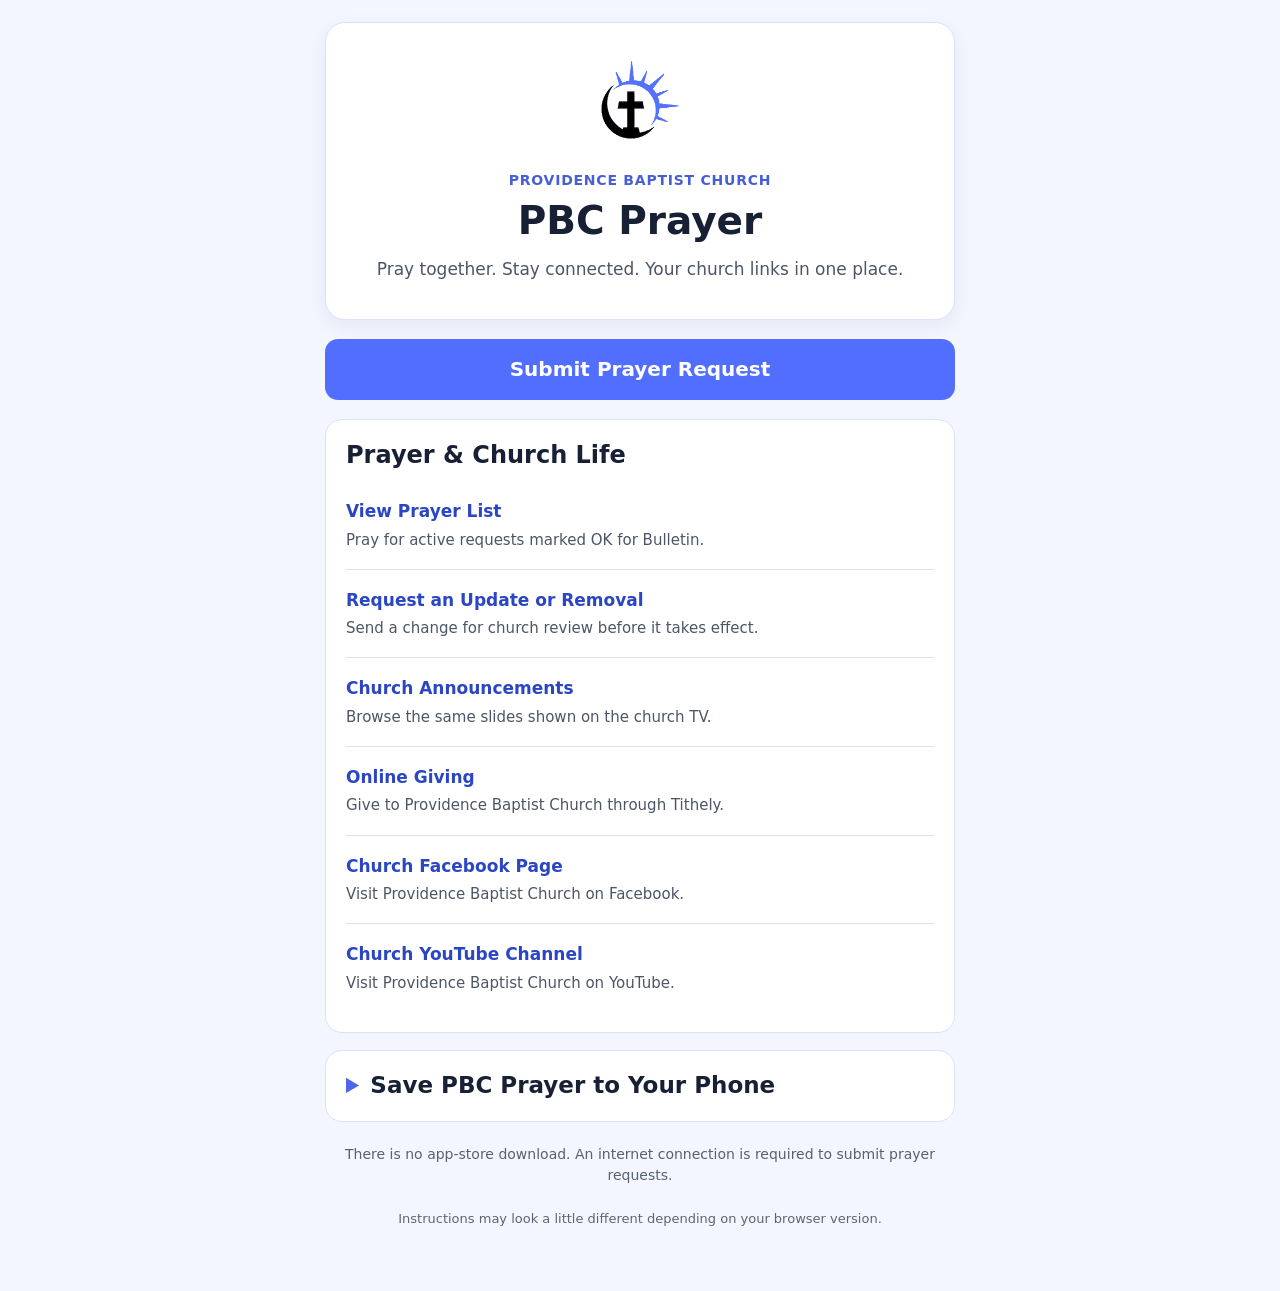
==== prayer-app/index.html @ 468990be "Capitalize Prayer & Church Life heading" ====
<!doctype html>
<html lang="en">
<head>
  <meta charset="utf-8">
  <meta name="viewport" content="width=device-width,initial-scale=1">
  <meta name="theme-color" content="#526eff">
  <meta name="apple-mobile-web-app-capable" content="yes">
  <meta name="apple-mobile-web-app-title" content="PBC Prayer">
  <meta name="description" content="Prayer requests, bulletin-permitted prayers, and announcements for Providence Baptist Church.">
  <link rel="apple-touch-icon" href="icon-192.png">
  <link rel="icon" type="image/png" href="icon-192.png">
  <link rel="manifest" href="manifest.webmanifest">
  <title>PBC Prayer | Providence Baptist Church</title>
  <style>
    :root{color-scheme:light}
    *{box-sizing:border-box}
    body{font:17px/1.55 system-ui,-apple-system,"Segoe UI",sans-serif;background:#f3f6ff;color:#172035;margin:0}
    main{max-width:660px;margin:22px auto;padding:0 15px 40px}
    header{text-align:center;background:#fff;border:1px solid #dbe3fb;border-radius:20px;padding:24px 18px;box-shadow:0 6px 18px #202c6012}
    img.logo{width:106px;height:106px;object-fit:contain;border-radius:23px}
    .brand{color:#475fd5;font-size:14px;font-weight:750;letter-spacing:.055em;margin:10px 0 0}
    h1{font-size:clamp(30px,8vw,39px);line-height:1.15;margin:7px 0 12px}
    h2{font-size:24px;line-height:1.25;margin:0 0 11px}
    h3{font-size:20px;line-height:1.35;margin:0}
    p{margin:8px 0 13px}
    a{color:#2b46c4}
    a:focus-visible,button:focus-visible,summary:focus-visible{outline:3px solid #233bb5;outline-offset:3px}
    .muted{color:#4d5666}
    .small{font-size:14px;color:#57616f}
    .action{display:block;text-align:center;text-decoration:none;color:#fff;background:#526eff;font-size:20px;font-weight:750;border-radius:13px;padding:15px 12px;margin:19px 0}
    .action:hover{background:#4055dc}
    .card{background:#fff;border:1px solid #dbe3fb;border-radius:17px;padding:20px;margin-top:17px}
    .switch{display:flex;gap:9px;margin:16px 0 19px}
    .switch button{flex:1;border-radius:11px;border:2px solid #526eff;padding:12px 8px;background:#fff;color:#2940bb;font:inherit;font-weight:750;min-height:51px}
    .switch button[aria-pressed="true"]{background:#526eff;color:#fff}
    [hidden]{display:none!important}
    .browser{border:1px solid #dce3f4;border-radius:13px;background:#fff;margin:11px 0;overflow:hidden}
    .browser[open]{border-color:#aabafa;background:#fafbff}
    .browser summary{font-size:19px;font-weight:730;padding:15px 16px;cursor:pointer;list-style-position:inside}
    .browser summary::marker{color:#4c65e9}
    .browser .inner{padding:0 17px 16px}
    ol{padding-left:27px;margin:8px 0 10px}
    li{padding:5px 0}
    .hint{background:#eef2ff;border-left:4px solid #526eff;border-radius:10px;padding:13px 14px;margin:16px 0 7px}
    .tip{background:#f6f8ff;border-radius:10px;padding:12px 14px}
    .hub-link{display:block;padding:17px 0;text-decoration:none;font-weight:750;border-bottom:1px solid #dbe3fb}.hub-link:last-child{border-bottom:0}.hub-link span{display:block;font-size:15px;font-weight:400;color:#4d5666;margin-top:4px}
    #instructions>summary{font-size:23px;font-weight:750;line-height:1.3;cursor:pointer;list-style-position:inside}
    #instructions>summary::marker{color:#4c65e9}
    .install-instructions{padding-top:16px}
    .footer{text-align:center;margin:22px auto 0}
    .source{font-size:13px;color:#5c6573}
    @media(max-width:420px){.card{padding:17px 14px}.browser summary{padding:13px 11px}header{padding:20px 15px}}
  </style>
</head>
<body>
<main>
  <header>
    <img class="logo" src="icon-192.png" alt="Providence Baptist Church cross and sunrise logo">
    <div class="brand">PROVIDENCE BAPTIST CHURCH</div>
    <h1>PBC Prayer</h1>
    <p class="muted" id="description">Pray together. Stay connected. Your church links in one place.</p>
  </header>

  <a class="action" id="open" target="_blank" rel="noopener noreferrer external" href="https://pbcgodsglory.github.io/church-display/prayer-form/">Submit Prayer Request</a>

  <nav class="card" aria-label="Church links">
    <h2>Prayer &amp; Church Life</h2>
    <a class="hub-link" target="_blank" rel="noopener noreferrer" href="./prayers/">View Prayer List<span>Pray for active requests marked OK for Bulletin.</span></a>
    <a class="hub-link" target="_blank" rel="noopener noreferrer" href="./prayers/#changes">Request an Update or Removal<span>Send a change for church review before it takes effect.</span></a>
    <a class="hub-link" target="_blank" rel="noopener noreferrer" href="https://docs.google.com/presentation/d/e/2PACX-1vQDMOCd19wMk0mzklb9YwSEBaHw7HYF9wQUN68cnBF-No0XfExwFWu7cy1wzdyK9NCirwODq15k0P_T/pub?start=false&amp;loop=false&amp;delayms=10000">Church Announcements<span>Browse the same slides shown on the church TV.</span></a>
    <a class="hub-link" target="_blank" rel="noopener noreferrer" href="https://give.tithe.ly/?formId=7d48fc66-fb18-4748-8da8-1997ae2c2565&amp;usedQrCode=true">Online Giving<span>Give to Providence Baptist Church through Tithely.</span></a>
    <a class="hub-link" target="_blank" rel="noopener noreferrer" href="https://www.facebook.com/gardnerp5362">Church Facebook Page<span>Visit Providence Baptist Church on Facebook.</span></a>
    <a class="hub-link" target="_blank" rel="noopener noreferrer" href="https://www.youtube.com/@ProvidenceBaptistPBC">Church YouTube Channel<span>Visit Providence Baptist Church on YouTube.</span></a>
  </nav>

  <details class="card" id="instructions">
    <summary id="heading-instructions">Save PBC Prayer to Your Phone</summary>
    <div class="install-instructions">
    <p class="muted">Select your phone, then find the browser you're using. These instructions save the <strong>PBC Prayer</strong> logo to your home screen.</p>
    <div class="switch" role="group" aria-label="Choose your phone">
      <button type="button" id="choose-ios" data-phone="ios" aria-pressed="true" aria-controls="ios">iPhone / iPad</button>
      <button type="button" id="choose-android" data-phone="android" aria-pressed="false" aria-controls="android">Android</button>
    </div>

    <div id="android" hidden>
      <p><strong>Which browser are you using?</strong> Tap a browser name to see its steps.</p>

      <details class="browser" open>
        <summary>Samsung Internet</summary>
        <div class="inner">
          <ol>
            <li>Open this PBC Prayer page in <strong>Samsung Internet</strong> (the purple planet icon).</li>
            <li>Tap the <strong>menu ☰</strong>, usually at the bottom right.</li>
            <li>Choose <strong>Add page to</strong>.</li>
            <li>Tap <strong>Home screen</strong>.</li>
            <li>Tap <strong>Add</strong>, then confirm if asked.</li>
          </ol>
          <p class="small">If your version shows a <strong>+</strong> button in the address bar, you can tap it and choose Home screen instead.</p>
        </div>
      </details>

      <details class="browser">
        <summary>Google Chrome</summary>
        <div class="inner">
          <ol>
            <li>Open this PBC Prayer page in <strong>Chrome</strong>.</li>
            <li>Tap the <strong>three dots ⋮</strong> near the address bar.</li>
            <li>Tap <strong>Add to Home screen</strong>, <strong>Install app</strong>, or <strong>Install</strong> (the label varies).</li>
            <li>Confirm with <strong>Add</strong> or <strong>Install</strong>.</li>
          </ol>
          <p class="small">The prayer request form now opens on Providence’s website, avoiding the previous Google account sign-in issue.</p>
        </div>
      </details>

      <details class="browser">
        <summary>Mozilla Firefox</summary>
        <div class="inner">
          <ol>
            <li>Open this PBC Prayer page in <strong>Firefox</strong>.</li>
            <li>Tap the <strong>three dots ⋮</strong> by the address bar.</li>
            <li>Choose <strong>Add to Home Screen</strong> or <strong>Install</strong>.</li>
            <li>If asked, name the shortcut <strong>PBC Prayer</strong> and tap <strong>Add</strong>. Confirm again if prompted.</li>
          </ol>
          <p class="small">Make sure you select <em>Add to Home Screen</em> (your phone), not <em>Add to shortcuts</em> (the Firefox start page).</p>
        </div>
      </details>

      <details class="browser">
        <summary>Brave Browser</summary>
        <div class="inner">
          <ol>
            <li>Open this PBC Prayer page in <strong>Brave</strong>.</li>
            <li>Tap the <strong>three dots ⋮</strong> to open the menu.</li>
            <li>Choose <strong>Add to Home screen</strong> or <strong>Install app</strong>.</li>
            <li>Tap <strong>Add</strong> or <strong>Install</strong> to confirm.</li>
          </ol>
          <p class="small">Depending on Brave's version, you may be offered either a website shortcut or an installed web app. Both provide home-screen access. If Brave says <strong>“This app cannot be installed”</strong>, close the message, reload this page, and try <strong>Add to Home screen</strong> again. If it still fails, open this page in <strong>Samsung Internet</strong> and use its Home screen option instead.</p>
        </div>
      </details>

      <details class="browser">
        <summary>Microsoft Edge</summary>
        <div class="inner">
          <ol>
            <li>Open this PBC Prayer page in <strong>Edge</strong>.</li>
            <li>Tap the <strong>three dots …</strong> menu, often at the bottom.</li>
            <li>Look for <strong>Add to phone</strong>. You may need to swipe across the menu options.</li>
            <li>Tap <strong>Add to phone</strong> or <strong>Install</strong>, then confirm.</li>
          </ol>
          <p class="small">Some Edge versions call this <em>Add to Home screen</em>.</p>
        </div>
      </details>

      <details class="browser">
        <summary>Opera / Other Android Browsers</summary>
        <div class="inner">
          <ol>
            <li>Open this PBC Prayer page in your preferred browser.</li>
            <li>Open the browser <strong>menu</strong> or its <strong>+</strong> button near the address bar.</li>
            <li>Look for <strong>Add to Home screen</strong>, <strong>Add to…</strong>, or <strong>Install</strong>.</li>
            <li>Choose <strong>Home screen</strong>, then confirm with <strong>Add</strong> or <strong>Install</strong>.</li>
          </ol>
          <p class="small">Menu names vary by browser. If you cannot find a home-screen option, copy this page's link and open it in Samsung Internet, Chrome, or Firefox.</p>
        </div>
      </details>
    </div>

    <div id="ios">
      <details class="browser" open>
        <summary>Safari (recommended)</summary>
        <div class="inner">
          <ol>
            <li>Open this PBC Prayer page in <strong>Safari</strong>.</li>
            <li>Tap <strong>Share</strong> (the square with the upward arrow). On some versions, first tap the page menu.</li>
            <li>Scroll and tap <strong>Add to Home Screen</strong>.</li>
            <li>If shown, leave <strong>Open as Web App</strong> enabled.</li>
            <li>Keep the name <strong>PBC Prayer</strong> and tap <strong>Add</strong>.</li>
          </ol>
          <p class="small">If Add to Home Screen is missing, scroll to the bottom of the Share sheet, tap <strong>Edit Actions</strong>, and add it.</p>
        </div>
      </details>

      <details class="browser">
        <summary>Chrome, Firefox, Brave, Edge, or another iPhone browser</summary>
        <div class="inner">
          <ol>
            <li>On this page, open your browser's <strong>Share</strong> menu and choose <strong>Copy Link</strong>, or copy the address from the address bar.</li>
            <li>Open <strong>Safari</strong> on your iPhone or iPad.</li>
            <li>Paste the copied link into Safari's address bar and open it.</li>
            <li>Tap Safari's <strong>Share</strong> button, then <strong>Add to Home Screen</strong>.</li>
            <li>Name it <strong>PBC Prayer</strong> and tap <strong>Add</strong>.</li>
          </ol>
          <p class="small">Safari offers the most consistent home-screen setup across iPhone and iPad versions.</p>
        </div>
      </details>
    </div>

    <p class="hint">After adding it, look for the <strong>PBC Prayer</strong> icon with the Providence church logo. Tap it, then press <strong>Submit Prayer Request</strong> to submit a prayer request, or choose another church link.</p>
    <p class="tip"><strong>Having trouble?</strong> Open the prayer form using another browser. If the form does not open, check your internet connection, refresh the page, or contact the church for help.</p>
    </div>
  </details>

  <p class="footer small">There is no app-store download. An internet connection is required to submit prayer requests.</p>
  <p class="footer source">Instructions may look a little different depending on your browser version.</p>
</main>
<script>
(function(){
  var ios=document.getElementById('ios'),android=document.getElementById('android');
  var buttons=document.querySelectorAll('[data-phone]');
  function choose(v){
    ios.hidden=(v!=='ios');
    android.hidden=(v!=='android');
    buttons.forEach(function(b){b.setAttribute('aria-pressed',String(b.getAttribute('data-phone')===v))});
  }
  buttons.forEach(function(b){b.addEventListener('click',function(){choose(b.getAttribute('data-phone'))})});
  if(/Android/i.test(navigator.userAgent))choose('android');
  var installed=(window.matchMedia&&window.matchMedia('(display-mode:standalone)').matches)||navigator.standalone===true;
  if(installed){
    document.getElementById('instructions').hidden=true;
    document.getElementById('description').textContent='Prayer requests, church updates, and announcements—always close at hand.';
  }
  if('serviceWorker' in navigator){
    window.addEventListener('load',function(){navigator.serviceWorker.register('./sw.js').catch(function(){})});
  }
})();
</script>
</body>
</html>
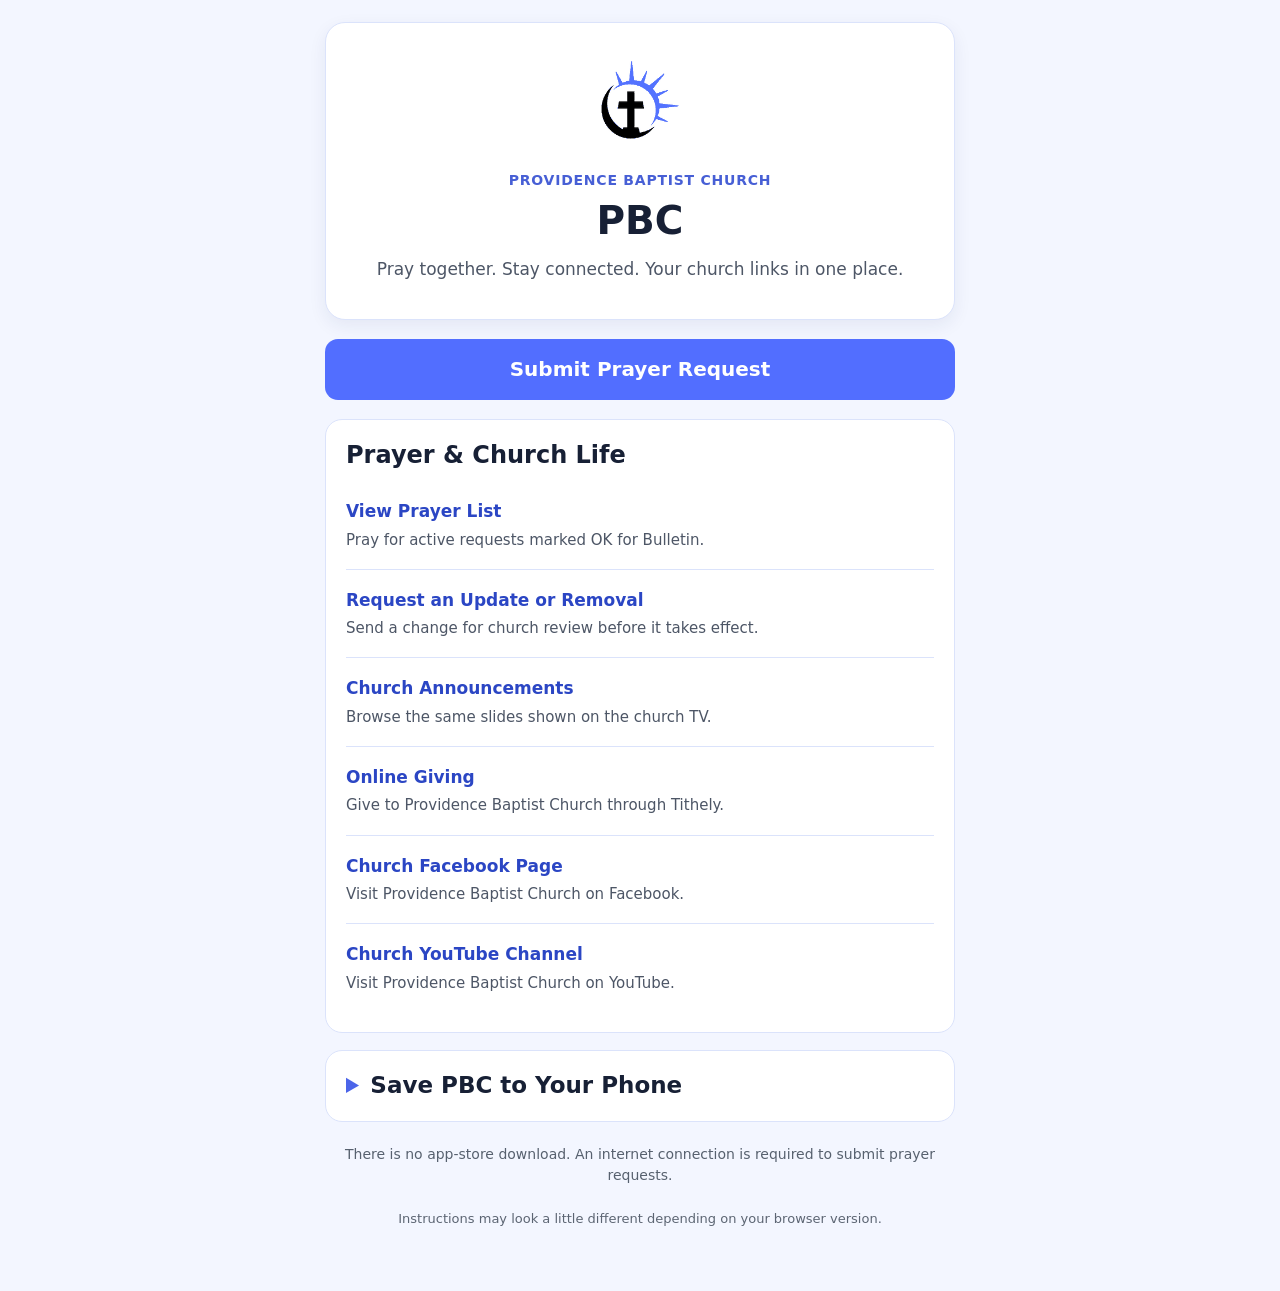
==== commit 7ecfcff5: "Rename the home-screen app from PBC Prayer to PBC" ====
--- a/prayer-app/index.html
+++ b/prayer-app/index.html
@@ -5,12 +5,12 @@
   <meta name="viewport" content="width=device-width,initial-scale=1">
   <meta name="theme-color" content="#526eff">
   <meta name="apple-mobile-web-app-capable" content="yes">
-  <meta name="apple-mobile-web-app-title" content="PBC Prayer">
+  <meta name="apple-mobile-web-app-title" content="PBC">
   <meta name="description" content="Prayer requests, bulletin-permitted prayers, and announcements for Providence Baptist Church.">
   <link rel="apple-touch-icon" href="icon-192.png">
   <link rel="icon" type="image/png" href="icon-192.png">
   <link rel="manifest" href="manifest.webmanifest">
-  <title>PBC Prayer | Providence Baptist Church</title>
+  <title>PBC | Providence Baptist Church</title>
   <style>
     :root{color-scheme:light}
     *{box-sizing:border-box}
@@ -47,6 +47,12 @@
     #instructions>summary{font-size:23px;font-weight:750;line-height:1.3;cursor:pointer;list-style-position:inside}
     #instructions>summary::marker{color:#4c65e9}
     .install-instructions{padding-top:16px}
+    .announcements{background:#fffdf6;border-color:#e5d9b5;border-top:4px solid #b18b32}
+    .announcements .eyebrow{color:#6e5621;font-size:13px;font-weight:750;letter-spacing:.06em;text-transform:uppercase;margin:0 0 7px}
+    .announcements h2{color:#172035;margin-bottom:0}
+    .announcements article{border-top:1px solid #e9e0c9;padding-top:16px;margin-top:16px}
+    .announcements h3{font-size:19px;margin:0 0 6px}
+    .announcements article p{white-space:pre-wrap;overflow-wrap:anywhere;margin:0;color:#3f4858}
     .footer{text-align:center;margin:22px auto 0}
     .source{font-size:13px;color:#5c6573}
     @media(max-width:420px){.card{padding:17px 14px}.browser summary{padding:13px 11px}header{padding:20px 15px}}
@@ -57,9 +63,15 @@
   <header>
     <img class="logo" src="icon-192.png" alt="Providence Baptist Church cross and sunrise logo">
     <div class="brand">PROVIDENCE BAPTIST CHURCH</div>
-    <h1>PBC Prayer</h1>
+    <h1>PBC</h1>
     <p class="muted" id="description">Pray together. Stay connected. Your church links in one place.</p>
   </header>
+
+  <section class="card announcements" id="app-announcements" aria-labelledby="announcements-heading" hidden>
+    <p class="eyebrow">Church notices</p>
+    <h2 id="announcements-heading">This Week at Providence</h2>
+    <div id="app-announcement-list"></div>
+  </section>
 
   <a class="action" id="open" target="_blank" rel="noopener noreferrer external" href="https://pbcgodsglory.github.io/church-display/prayer-form/">Submit Prayer Request</a>
 
@@ -74,9 +86,9 @@
   </nav>
 
   <details class="card" id="instructions">
-    <summary id="heading-instructions">Save PBC Prayer to Your Phone</summary>
+    <summary id="heading-instructions">Save PBC to Your Phone</summary>
     <div class="install-instructions">
-    <p class="muted">Select your phone, then find the browser you're using. These instructions save the <strong>PBC Prayer</strong> logo to your home screen.</p>
+    <p class="muted">Select your phone, then find the browser you're using. These instructions save the <strong>PBC</strong> logo to your home screen.</p>
     <div class="switch" role="group" aria-label="Choose your phone">
       <button type="button" id="choose-ios" data-phone="ios" aria-pressed="true" aria-controls="ios">iPhone / iPad</button>
       <button type="button" id="choose-android" data-phone="android" aria-pressed="false" aria-controls="android">Android</button>
@@ -89,7 +101,7 @@
         <summary>Samsung Internet</summary>
         <div class="inner">
           <ol>
-            <li>Open this PBC Prayer page in <strong>Samsung Internet</strong> (the purple planet icon).</li>
+            <li>Open this PBC page in <strong>Samsung Internet</strong> (the purple planet icon).</li>
             <li>Tap the <strong>menu ☰</strong>, usually at the bottom right.</li>
             <li>Choose <strong>Add page to</strong>.</li>
             <li>Tap <strong>Home screen</strong>.</li>
@@ -103,7 +115,7 @@
         <summary>Google Chrome</summary>
         <div class="inner">
           <ol>
-            <li>Open this PBC Prayer page in <strong>Chrome</strong>.</li>
+            <li>Open this PBC page in <strong>Chrome</strong>.</li>
             <li>Tap the <strong>three dots ⋮</strong> near the address bar.</li>
             <li>Tap <strong>Add to Home screen</strong>, <strong>Install app</strong>, or <strong>Install</strong> (the label varies).</li>
             <li>Confirm with <strong>Add</strong> or <strong>Install</strong>.</li>
@@ -116,10 +128,10 @@
         <summary>Mozilla Firefox</summary>
         <div class="inner">
           <ol>
-            <li>Open this PBC Prayer page in <strong>Firefox</strong>.</li>
+            <li>Open this PBC page in <strong>Firefox</strong>.</li>
             <li>Tap the <strong>three dots ⋮</strong> by the address bar.</li>
             <li>Choose <strong>Add to Home Screen</strong> or <strong>Install</strong>.</li>
-            <li>If asked, name the shortcut <strong>PBC Prayer</strong> and tap <strong>Add</strong>. Confirm again if prompted.</li>
+            <li>If asked, name the shortcut <strong>PBC</strong> and tap <strong>Add</strong>. Confirm again if prompted.</li>
           </ol>
           <p class="small">Make sure you select <em>Add to Home Screen</em> (your phone), not <em>Add to shortcuts</em> (the Firefox start page).</p>
         </div>
@@ -129,7 +141,7 @@
         <summary>Brave Browser</summary>
         <div class="inner">
           <ol>
-            <li>Open this PBC Prayer page in <strong>Brave</strong>.</li>
+            <li>Open this PBC page in <strong>Brave</strong>.</li>
             <li>Tap the <strong>three dots ⋮</strong> to open the menu.</li>
             <li>Choose <strong>Add to Home screen</strong> or <strong>Install app</strong>.</li>
             <li>Tap <strong>Add</strong> or <strong>Install</strong> to confirm.</li>
@@ -142,7 +154,7 @@
         <summary>Microsoft Edge</summary>
         <div class="inner">
           <ol>
-            <li>Open this PBC Prayer page in <strong>Edge</strong>.</li>
+            <li>Open this PBC page in <strong>Edge</strong>.</li>
             <li>Tap the <strong>three dots …</strong> menu, often at the bottom.</li>
             <li>Look for <strong>Add to phone</strong>. You may need to swipe across the menu options.</li>
             <li>Tap <strong>Add to phone</strong> or <strong>Install</strong>, then confirm.</li>
@@ -155,7 +167,7 @@
         <summary>Opera / Other Android Browsers</summary>
         <div class="inner">
           <ol>
-            <li>Open this PBC Prayer page in your preferred browser.</li>
+            <li>Open this PBC page in your preferred browser.</li>
             <li>Open the browser <strong>menu</strong> or its <strong>+</strong> button near the address bar.</li>
             <li>Look for <strong>Add to Home screen</strong>, <strong>Add to…</strong>, or <strong>Install</strong>.</li>
             <li>Choose <strong>Home screen</strong>, then confirm with <strong>Add</strong> or <strong>Install</strong>.</li>
@@ -170,11 +182,11 @@
         <summary>Safari (recommended)</summary>
         <div class="inner">
           <ol>
-            <li>Open this PBC Prayer page in <strong>Safari</strong>.</li>
+            <li>Open this PBC page in <strong>Safari</strong>.</li>
             <li>Tap <strong>Share</strong> (the square with the upward arrow). On some versions, first tap the page menu.</li>
             <li>Scroll and tap <strong>Add to Home Screen</strong>.</li>
             <li>If shown, leave <strong>Open as Web App</strong> enabled.</li>
-            <li>Keep the name <strong>PBC Prayer</strong> and tap <strong>Add</strong>.</li>
+            <li>Keep the name <strong>PBC</strong> and tap <strong>Add</strong>.</li>
           </ol>
           <p class="small">If Add to Home Screen is missing, scroll to the bottom of the Share sheet, tap <strong>Edit Actions</strong>, and add it.</p>
         </div>
@@ -188,14 +200,14 @@
             <li>Open <strong>Safari</strong> on your iPhone or iPad.</li>
             <li>Paste the copied link into Safari's address bar and open it.</li>
             <li>Tap Safari's <strong>Share</strong> button, then <strong>Add to Home Screen</strong>.</li>
-            <li>Name it <strong>PBC Prayer</strong> and tap <strong>Add</strong>.</li>
+            <li>Name it <strong>PBC</strong> and tap <strong>Add</strong>.</li>
           </ol>
           <p class="small">Safari offers the most consistent home-screen setup across iPhone and iPad versions.</p>
         </div>
       </details>
     </div>
 
-    <p class="hint">After adding it, look for the <strong>PBC Prayer</strong> icon with the Providence church logo. Tap it, then press <strong>Submit Prayer Request</strong> to submit a prayer request, or choose another church link.</p>
+    <p class="hint">After adding it, look for the <strong>PBC</strong> icon with the Providence church logo. Tap it, then press <strong>Submit Prayer Request</strong> to submit a prayer request, or choose another church link.</p>
     <p class="tip"><strong>Having trouble?</strong> Open the prayer form using another browser. If the form does not open, check your internet connection, refresh the page, or contact the church for help.</p>
     </div>
   </details>
@@ -203,6 +215,7 @@
   <p class="footer small">There is no app-store download. An internet connection is required to submit prayer requests.</p>
   <p class="footer source">Instructions may look a little different depending on your browser version.</p>
 </main>
+<script src="./announcements.js" defer></script>
 <script>
 (function(){
   var ios=document.getElementById('ios'),android=document.getElementById('android');
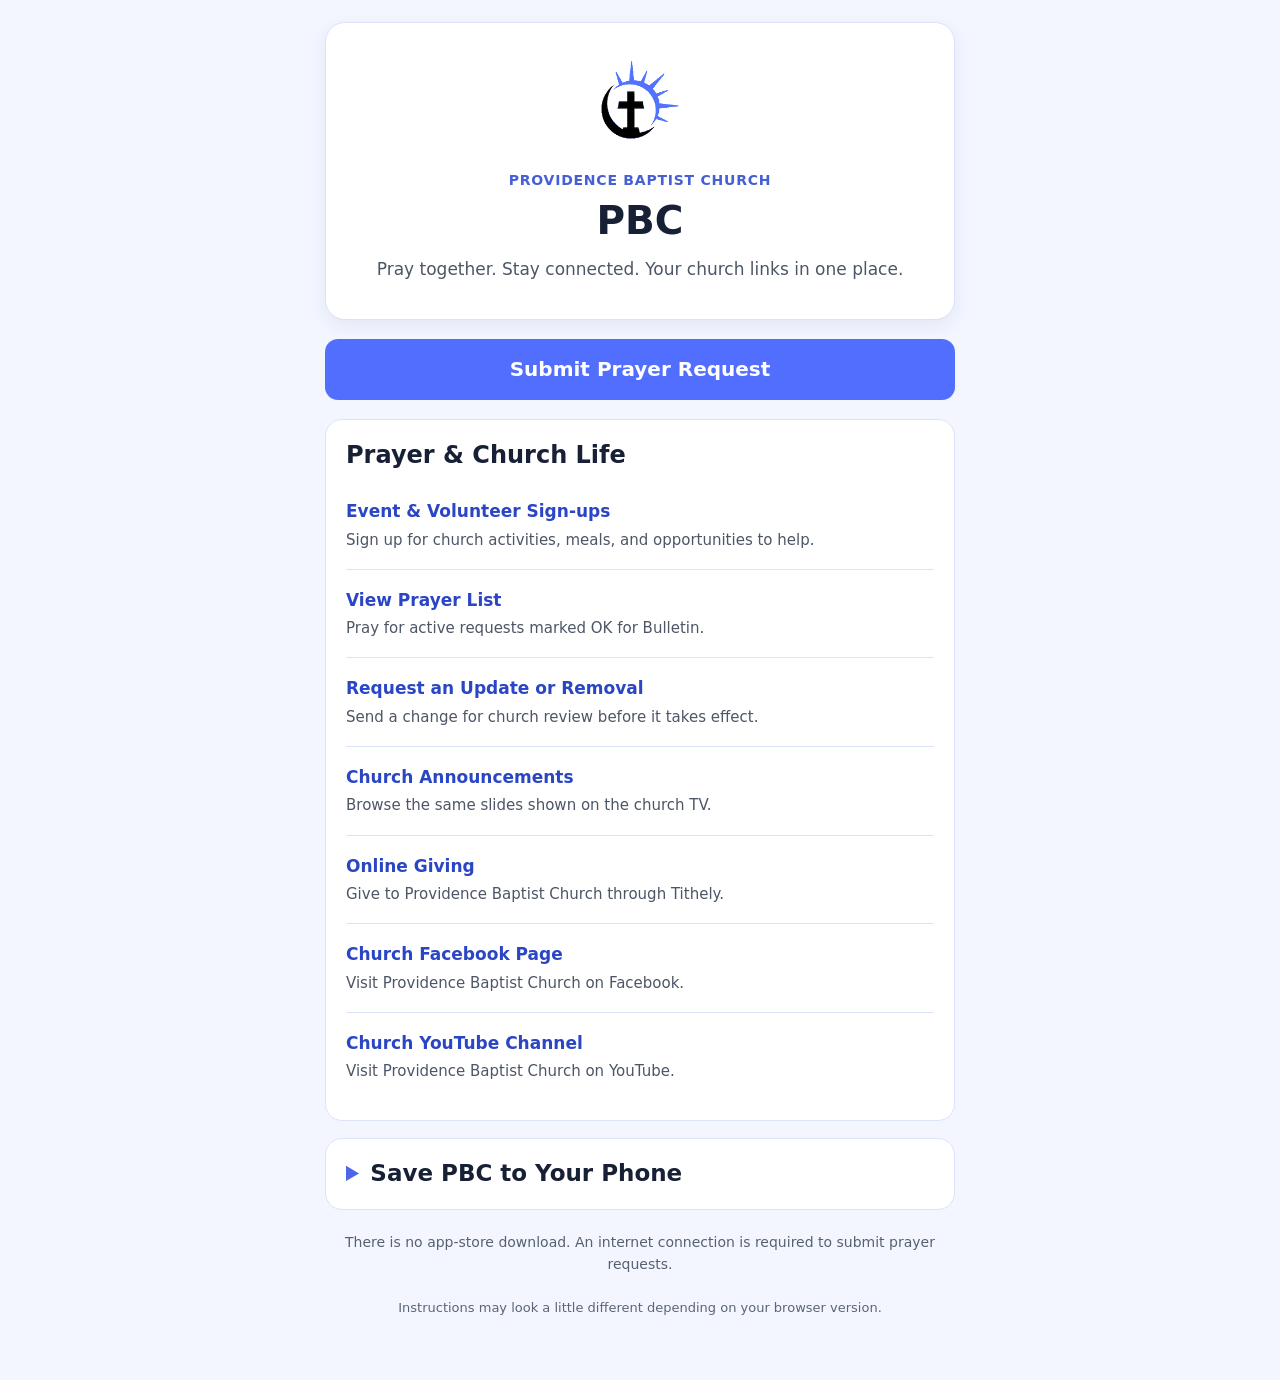
==== commit fd5cba3d: "Add reusable church event and volunteer sign-ups Manage open events and optional form questions in p" ====
--- a/prayer-app/index.html
+++ b/prayer-app/index.html
@@ -77,6 +77,7 @@
 
   <nav class="card" aria-label="Church links">
     <h2>Prayer &amp; Church Life</h2>
+    <a class="hub-link" href="./signups/">Event &amp; Volunteer Sign-ups<span>Sign up for church activities, meals, and opportunities to help.</span></a>
     <a class="hub-link" target="_blank" rel="noopener noreferrer" href="./prayers/">View Prayer List<span>Pray for active requests marked OK for Bulletin.</span></a>
     <a class="hub-link" target="_blank" rel="noopener noreferrer" href="./prayers/#changes">Request an Update or Removal<span>Send a change for church review before it takes effect.</span></a>
     <a class="hub-link" target="_blank" rel="noopener noreferrer" href="https://docs.google.com/presentation/d/e/2PACX-1vQDMOCd19wMk0mzklb9YwSEBaHw7HYF9wQUN68cnBF-No0XfExwFWu7cy1wzdyK9NCirwODq15k0P_T/pub?start=false&amp;loop=false&amp;delayms=10000">Church Announcements<span>Browse the same slides shown on the church TV.</span></a>
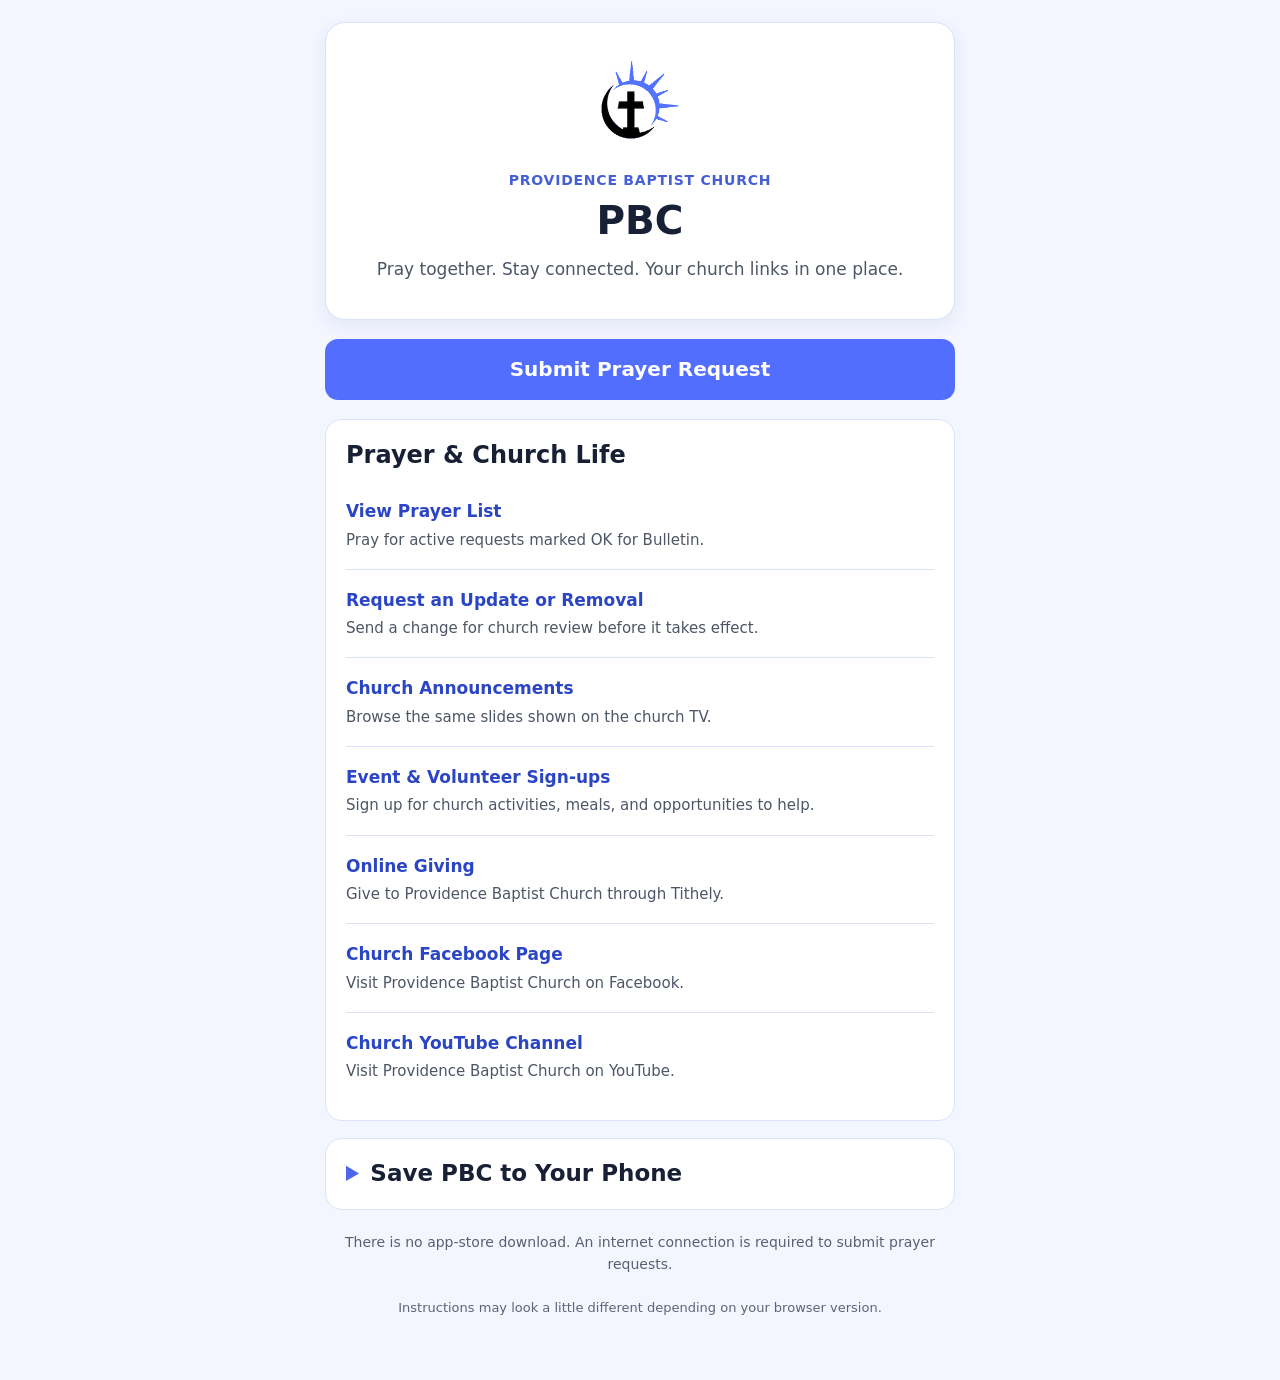
==== commit 2c2e59fb: "Place event sign-ups above online giving and capitalize Church Sign-ups heading" ====
--- a/prayer-app/index.html
+++ b/prayer-app/index.html
@@ -77,10 +77,10 @@
 
   <nav class="card" aria-label="Church links">
     <h2>Prayer &amp; Church Life</h2>
-    <a class="hub-link" href="./signups/">Event &amp; Volunteer Sign-ups<span>Sign up for church activities, meals, and opportunities to help.</span></a>
     <a class="hub-link" target="_blank" rel="noopener noreferrer" href="./prayers/">View Prayer List<span>Pray for active requests marked OK for Bulletin.</span></a>
     <a class="hub-link" target="_blank" rel="noopener noreferrer" href="./prayers/#changes">Request an Update or Removal<span>Send a change for church review before it takes effect.</span></a>
     <a class="hub-link" target="_blank" rel="noopener noreferrer" href="https://docs.google.com/presentation/d/e/2PACX-1vQDMOCd19wMk0mzklb9YwSEBaHw7HYF9wQUN68cnBF-No0XfExwFWu7cy1wzdyK9NCirwODq15k0P_T/pub?start=false&amp;loop=false&amp;delayms=10000">Church Announcements<span>Browse the same slides shown on the church TV.</span></a>
+    <a class="hub-link" href="./signups/">Event &amp; Volunteer Sign-ups<span>Sign up for church activities, meals, and opportunities to help.</span></a>
     <a class="hub-link" target="_blank" rel="noopener noreferrer" href="https://give.tithe.ly/?formId=7d48fc66-fb18-4748-8da8-1997ae2c2565&amp;usedQrCode=true">Online Giving<span>Give to Providence Baptist Church through Tithely.</span></a>
     <a class="hub-link" target="_blank" rel="noopener noreferrer" href="https://www.facebook.com/gardnerp5362">Church Facebook Page<span>Visit Providence Baptist Church on Facebook.</span></a>
     <a class="hub-link" target="_blank" rel="noopener noreferrer" href="https://www.youtube.com/@ProvidenceBaptistPBC">Church YouTube Channel<span>Visit Providence Baptist Church on YouTube.</span></a>
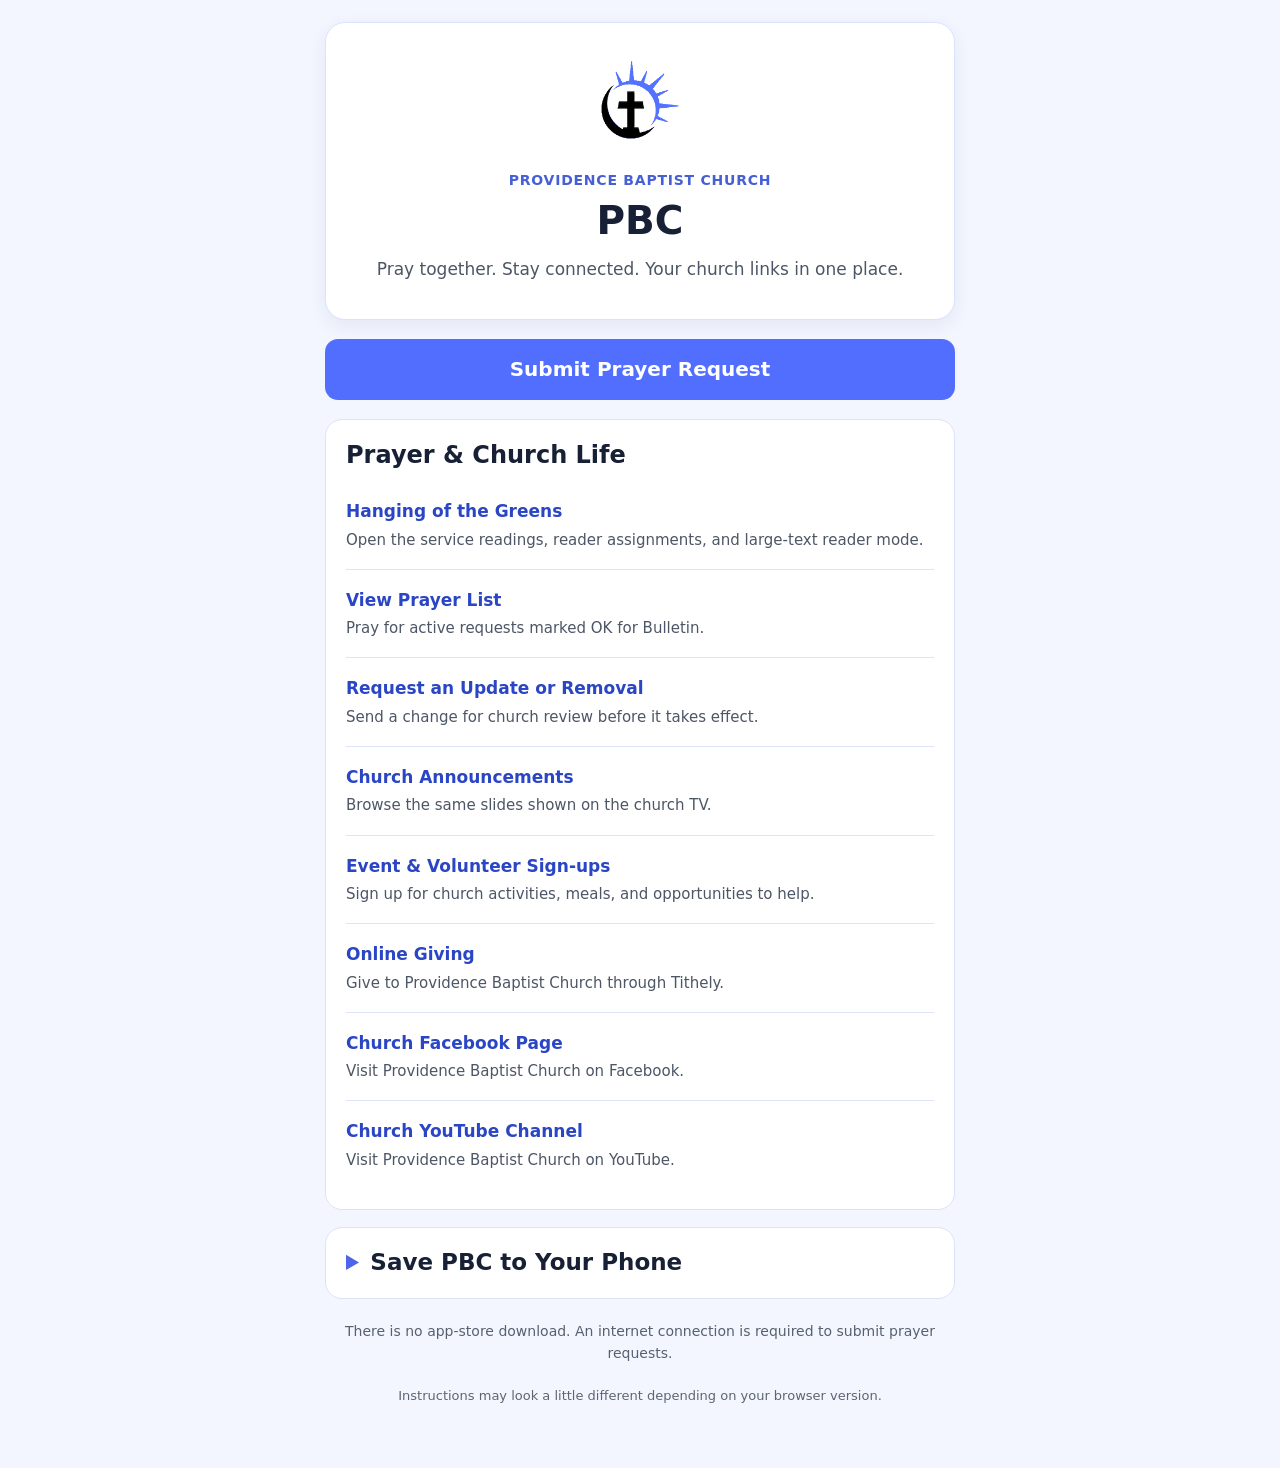
==== commit 77c50645: "Draft Hanging of the Greens readings and read-only Sheet integration" ====
--- a/prayer-app/index.html
+++ b/prayer-app/index.html
@@ -77,6 +77,7 @@
 
   <nav class="card" aria-label="Church links">
     <h2>Prayer &amp; Church Life</h2>
+    <a class="hub-link" href="./hanging-of-the-greens/">Hanging of the Greens<span>Open the service readings, reader assignments, and large-text reader mode.</span></a>
     <a class="hub-link" target="_blank" rel="noopener noreferrer" href="./prayers/">View Prayer List<span>Pray for active requests marked OK for Bulletin.</span></a>
     <a class="hub-link" target="_blank" rel="noopener noreferrer" href="./prayers/#changes">Request an Update or Removal<span>Send a change for church review before it takes effect.</span></a>
     <a class="hub-link" target="_blank" rel="noopener noreferrer" href="https://docs.google.com/presentation/d/e/2PACX-1vQDMOCd19wMk0mzklb9YwSEBaHw7HYF9wQUN68cnBF-No0XfExwFWu7cy1wzdyK9NCirwODq15k0P_T/pub?start=false&amp;loop=false&amp;delayms=10000">Church Announcements<span>Browse the same slides shown on the church TV.</span></a>
@@ -240,3 +241,4 @@
 </script>
 </body>
 </html>
+
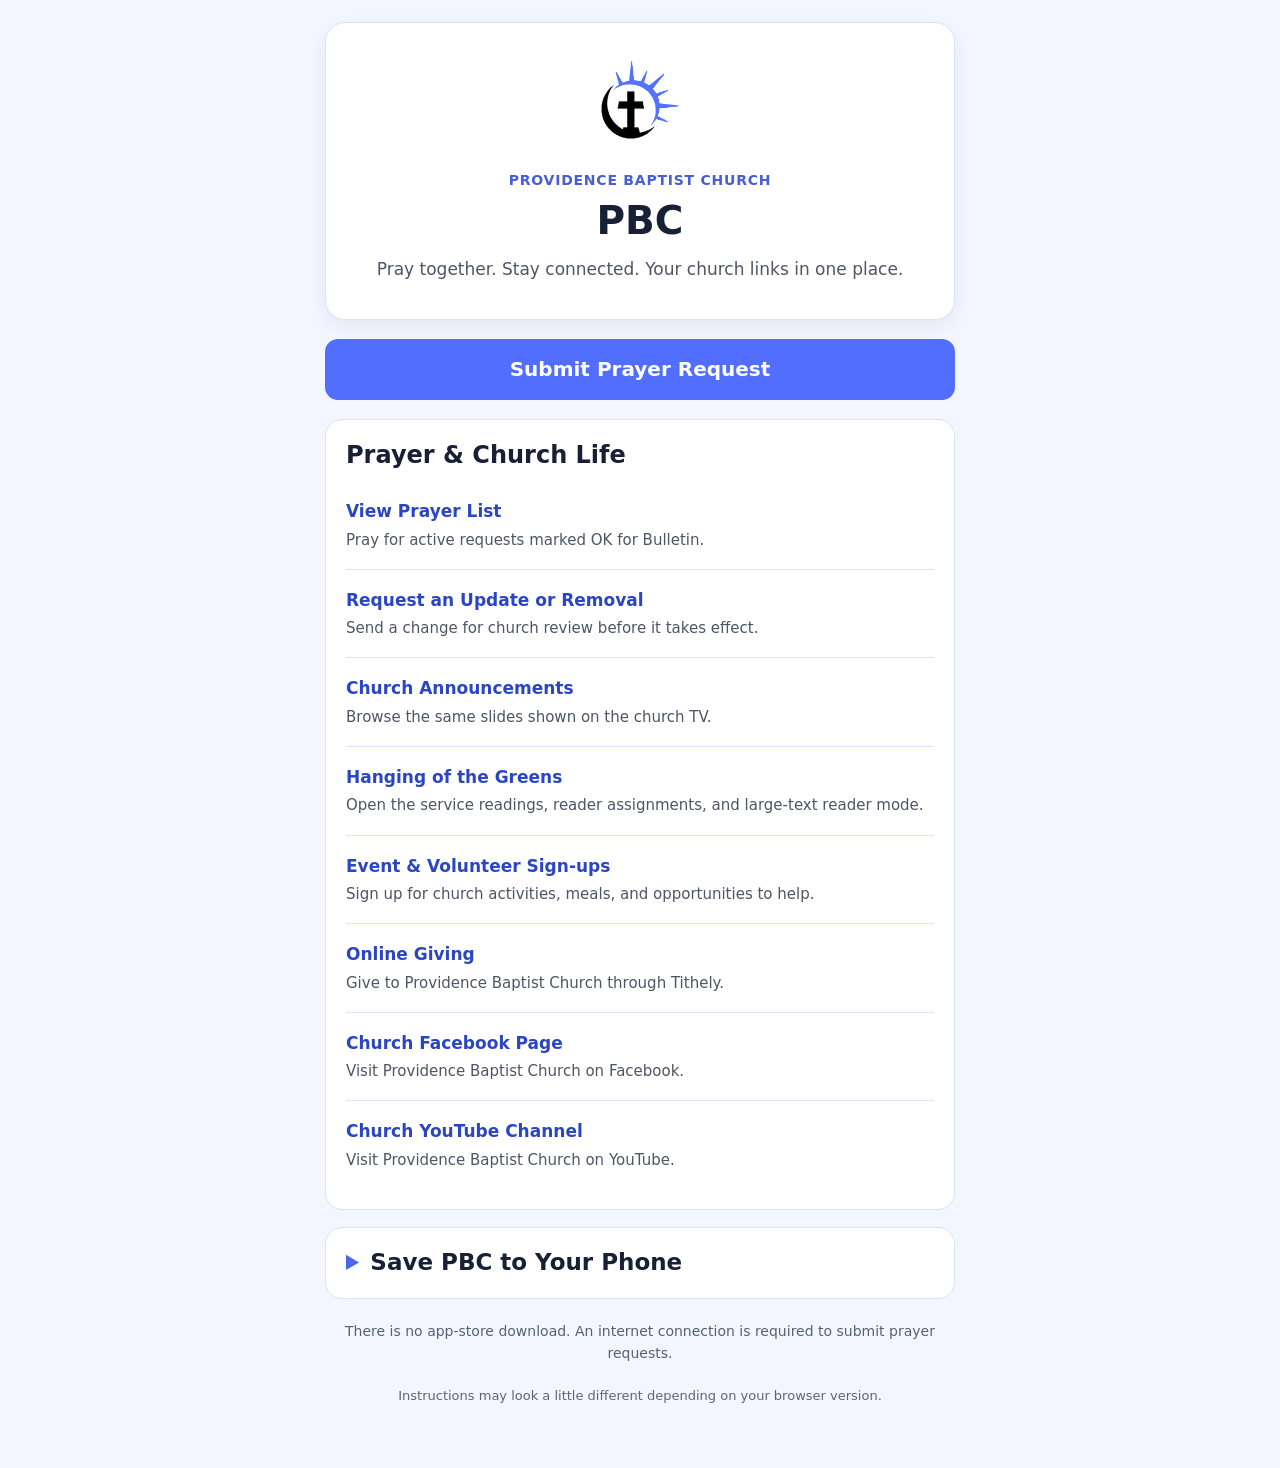
==== commit 50fbe2b9: "Place Hanging of the Greens below Church Announcements" ====
--- a/prayer-app/index.html
+++ b/prayer-app/index.html
@@ -77,10 +77,10 @@
 
   <nav class="card" aria-label="Church links">
     <h2>Prayer &amp; Church Life</h2>
-    <a class="hub-link" href="./hanging-of-the-greens/">Hanging of the Greens<span>Open the service readings, reader assignments, and large-text reader mode.</span></a>
     <a class="hub-link" target="_blank" rel="noopener noreferrer" href="./prayers/">View Prayer List<span>Pray for active requests marked OK for Bulletin.</span></a>
     <a class="hub-link" target="_blank" rel="noopener noreferrer" href="./prayers/#changes">Request an Update or Removal<span>Send a change for church review before it takes effect.</span></a>
     <a class="hub-link" target="_blank" rel="noopener noreferrer" href="https://docs.google.com/presentation/d/e/2PACX-1vQDMOCd19wMk0mzklb9YwSEBaHw7HYF9wQUN68cnBF-No0XfExwFWu7cy1wzdyK9NCirwODq15k0P_T/pub?start=false&amp;loop=false&amp;delayms=10000">Church Announcements<span>Browse the same slides shown on the church TV.</span></a>
+    <a class="hub-link" href="./hanging-of-the-greens/">Hanging of the Greens<span>Open the service readings, reader assignments, and large-text reader mode.</span></a>
     <a class="hub-link" href="./signups/">Event &amp; Volunteer Sign-ups<span>Sign up for church activities, meals, and opportunities to help.</span></a>
     <a class="hub-link" target="_blank" rel="noopener noreferrer" href="https://give.tithe.ly/?formId=7d48fc66-fb18-4748-8da8-1997ae2c2565&amp;usedQrCode=true">Online Giving<span>Give to Providence Baptist Church through Tithely.</span></a>
     <a class="hub-link" target="_blank" rel="noopener noreferrer" href="https://www.facebook.com/gardnerp5362">Church Facebook Page<span>Visit Providence Baptist Church on Facebook.</span></a>
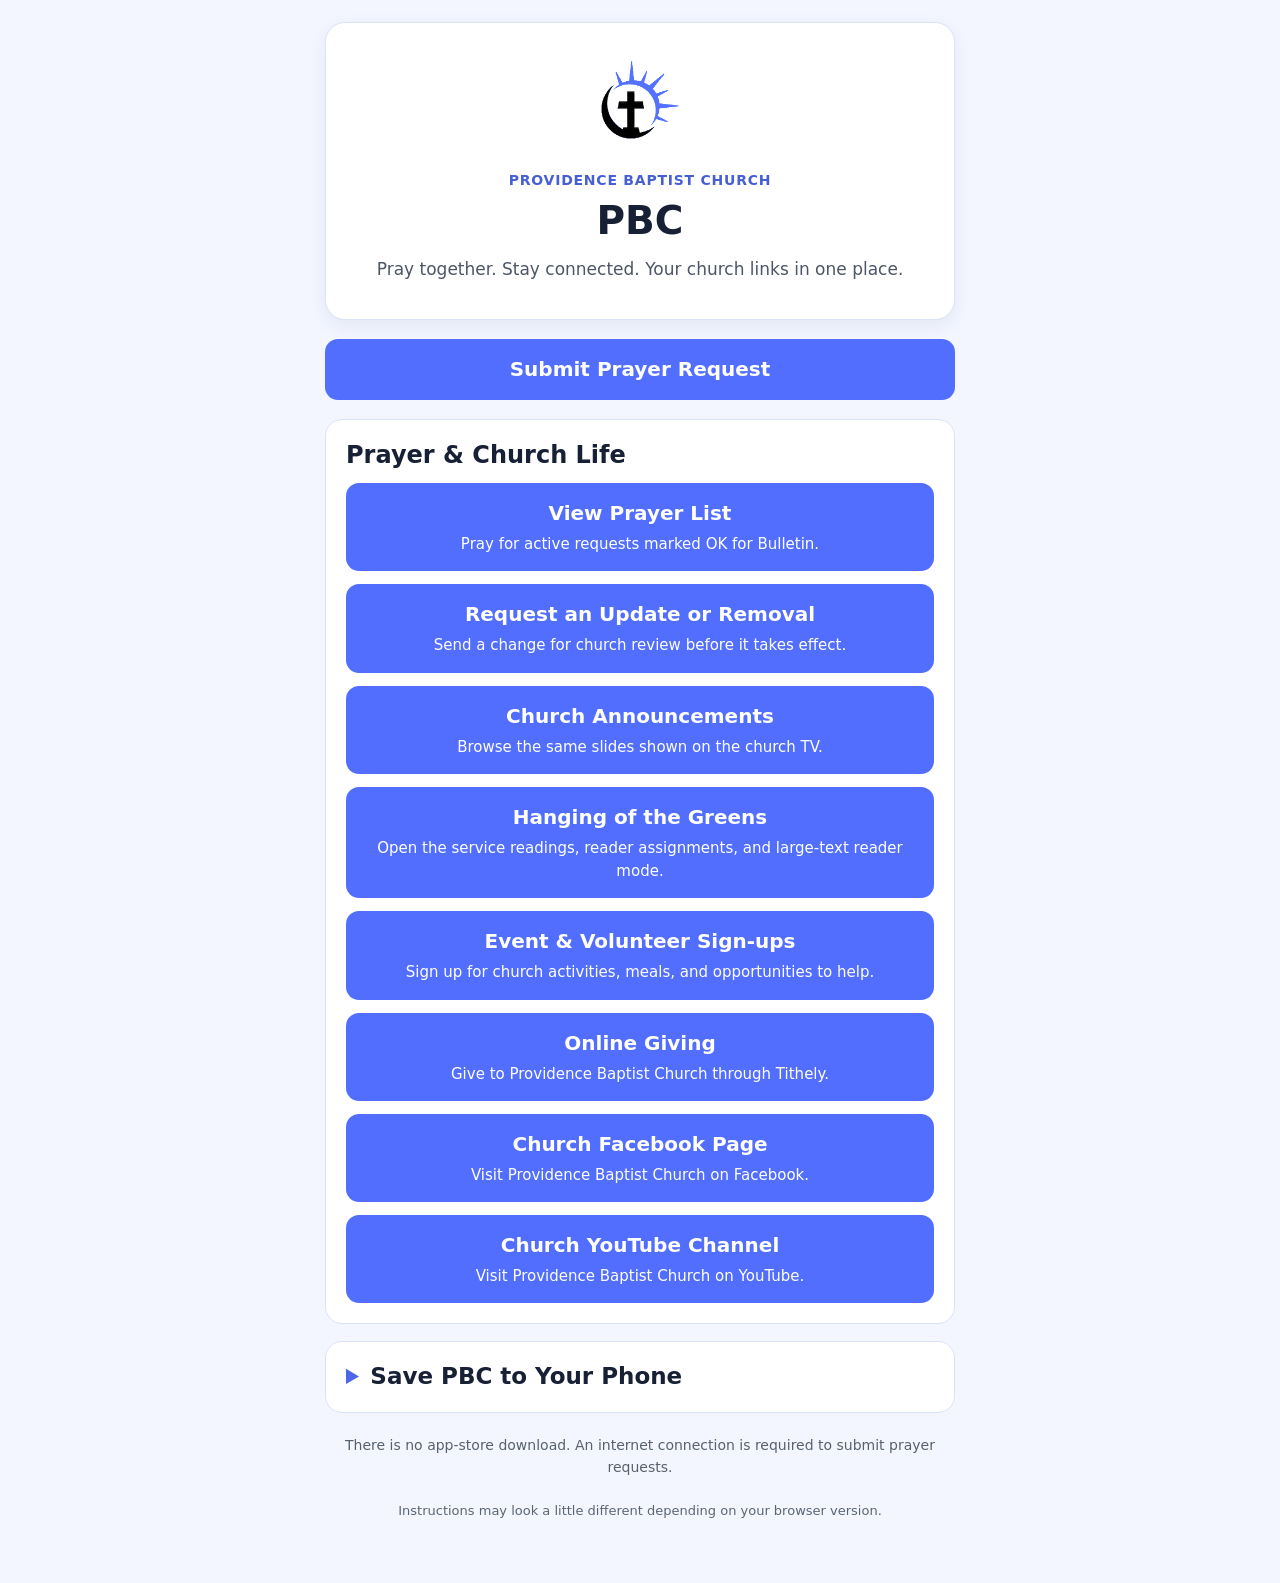
==== commit 5c26b14c: "Style home church links as blue rounded buttons" ====
--- a/prayer-app/index.html
+++ b/prayer-app/index.html
@@ -27,8 +27,8 @@
     a:focus-visible,button:focus-visible,summary:focus-visible{outline:3px solid #233bb5;outline-offset:3px}
     .muted{color:#4d5666}
     .small{font-size:14px;color:#57616f}
-    .action{display:block;text-align:center;text-decoration:none;color:#fff;background:#526eff;font-size:20px;font-weight:750;border-radius:13px;padding:15px 12px;margin:19px 0}
-    .action:hover{background:#4055dc}
+    .action,.hub-link{display:block;text-align:center;text-decoration:none;color:#fff;background:#526eff;font-size:20px;font-weight:750;border-radius:13px;padding:15px 12px;margin:19px 0}
+    .action:hover,.hub-link:hover{background:#4055dc}
     .card{background:#fff;border:1px solid #dbe3fb;border-radius:17px;padding:20px;margin-top:17px}
     .switch{display:flex;gap:9px;margin:16px 0 19px}
     .switch button{flex:1;border-radius:11px;border:2px solid #526eff;padding:12px 8px;background:#fff;color:#2940bb;font:inherit;font-weight:750;min-height:51px}
@@ -43,7 +43,7 @@
     li{padding:5px 0}
     .hint{background:#eef2ff;border-left:4px solid #526eff;border-radius:10px;padding:13px 14px;margin:16px 0 7px}
     .tip{background:#f6f8ff;border-radius:10px;padding:12px 14px}
-    .hub-link{display:block;padding:17px 0;text-decoration:none;font-weight:750;border-bottom:1px solid #dbe3fb}.hub-link:last-child{border-bottom:0}.hub-link span{display:block;font-size:15px;font-weight:400;color:#4d5666;margin-top:4px}
+    .hub-link{margin:13px 0;overflow-wrap:anywhere}.hub-link:last-child{margin-bottom:0}.hub-link span{display:block;font-size:15px;font-weight:400;color:#fff;margin-top:4px}
     #instructions>summary{font-size:23px;font-weight:750;line-height:1.3;cursor:pointer;list-style-position:inside}
     #instructions>summary::marker{color:#4c65e9}
     .install-instructions{padding-top:16px}
